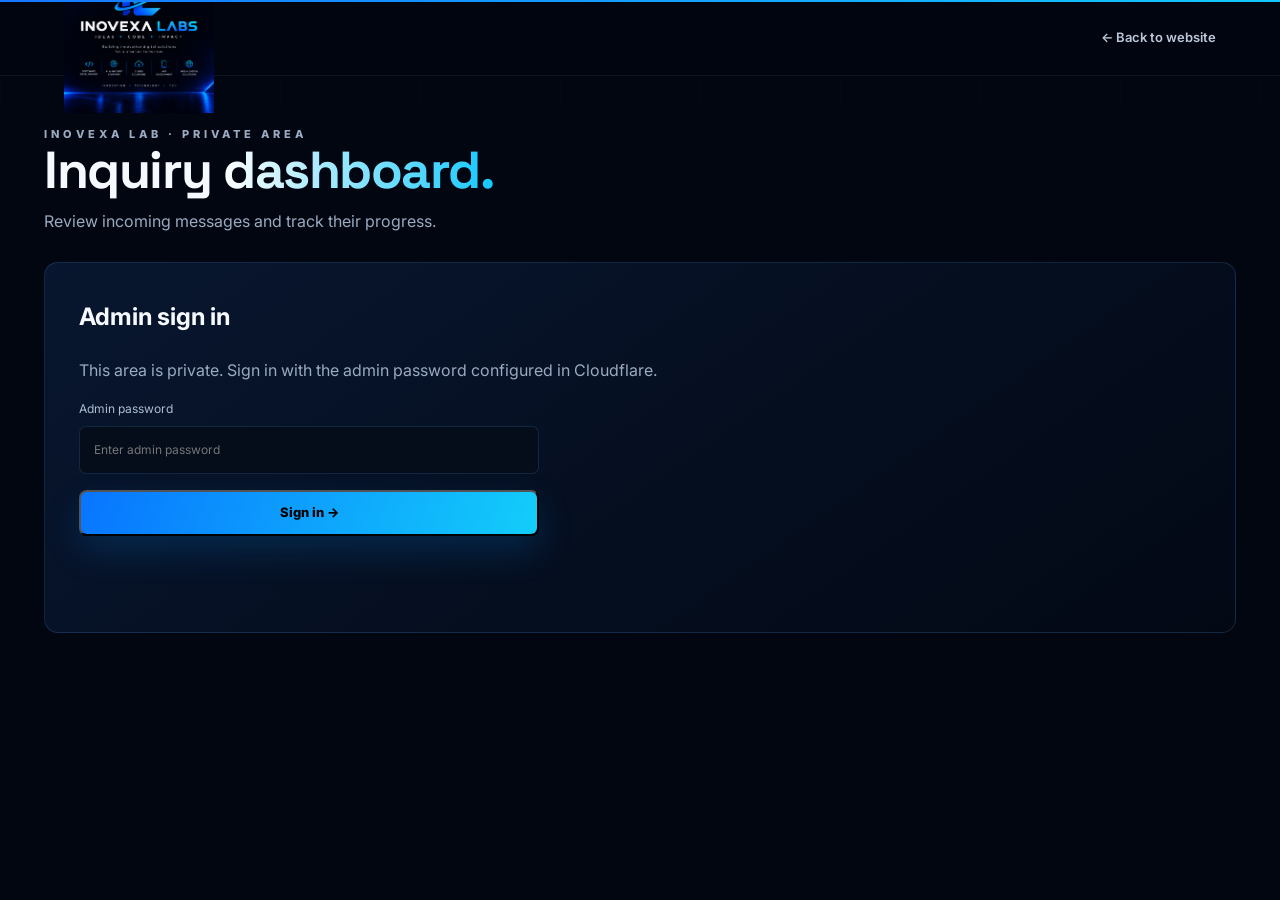
==== admin.html @ 59b930f6 "Add files via upload" ====
<!doctype html>
<html lang="en">
<head>
  <meta charset="utf-8"><meta name="viewport" content="width=device-width,initial-scale=1">
  <meta name="robots" content="noindex,nofollow"><meta name="theme-color" content="#020611">
  <title>Inquiries Admin | Inovexa Lab</title>
  <link rel="icon" href="brand.png"><link rel="stylesheet" href="styles.css">
  <style>
    .admin-shell{max-width:1240px;margin:0 auto;padding:115px 24px 70px}.admin-top{display:flex;justify-content:space-between;align-items:center;gap:20px;flex-wrap:wrap;margin-bottom:28px}.admin-top h1{font:700 clamp(32px,5vw,52px)/1.05 'Space Grotesk',sans-serif;margin:0;letter-spacing:-1.5px}.admin-top p{color:#9aaac0;margin:10px 0 0}.admin-panel{background:linear-gradient(145deg,rgba(9,26,52,.86),rgba(3,9,21,.92));border:1px solid var(--line);border-radius:14px;padding:clamp(20px,4vw,34px);margin-bottom:22px}.admin-form{max-width:460px;display:grid;gap:16px}.admin-form label{display:grid;gap:7px;font-size:12px;color:#aebed1}.admin-form input,.admin-toolbar select{width:100%;background:#050d1b;border:1px solid var(--line);border-radius:7px;color:#fff;padding:13px 14px}.admin-error{color:#ff9eaa;font-size:13px;min-height:20px}.admin-success{color:#67e8b4;font-size:13px}.stats{display:grid;grid-template-columns:repeat(4,1fr);gap:12px;margin-bottom:22px}.stat{padding:20px;border:1px solid var(--line);background:#061226;border-radius:10px}.stat span{display:block;color:#8da1ba;font-size:11px;letter-spacing:1px}.stat strong{display:block;font:700 30px 'Space Grotesk',sans-serif;margin-top:8px}.admin-toolbar{display:flex;align-items:center;justify-content:space-between;gap:12px;flex-wrap:wrap;margin-bottom:16px}.admin-toolbar select{width:auto;min-width:170px}.inquiry-list{display:grid;gap:12px}.inquiry{border:1px solid var(--line);border-radius:10px;padding:20px;background:rgba(3,10,23,.65)}.inquiry-head{display:flex;justify-content:space-between;gap:14px;align-items:flex-start;flex-wrap:wrap}.inquiry h3{margin:0 0 5px;font-size:17px;overflow-wrap:anywhere}.inquiry-meta{font-size:12px;color:#8fa1b8;overflow-wrap:anywhere}.inquiry-message{color:#c1ccdc;white-space:pre-wrap;overflow-wrap:anywhere;margin:18px 0}.inquiry-actions{display:flex;align-items:center;gap:9px;flex-wrap:wrap}.inquiry-actions select{background:#050d1b;border:1px solid var(--line);border-radius:6px;color:#fff;padding:9px}.btn-small{padding:8px 12px;min-height:36px;font-size:11px;cursor:pointer;border:1px solid var(--line);background:#0a1a31;color:#fff;border-radius:6px}.btn-danger{border-color:rgba(255,100,120,.35);color:#ffb1bb}.status-pill{font-size:10px;letter-spacing:1px;text-transform:uppercase;padding:5px 9px;border:1px solid var(--line);border-radius:999px;color:#8ce8ff}.empty-state{text-align:center;color:#8fa1b8;padding:45px 15px}.admin-foot{color:#6e829b;font-size:11px;margin-top:20px}.hidden{display:none!important}@media(max-width:700px){.stats{grid-template-columns:repeat(2,1fr)}.admin-shell{padding:100px 16px 45px}.inquiry{padding:15px}}
  </style>
</head>
<body>
  <div class="progress" style="width:100%"></div>
  <header class="site-header"><a class="logo-link" href="index.html" aria-label="Inovexa Lab home"><img src="brand.png" alt="Inovexa Lab"></a><nav class="site-nav" style="display:flex"><a href="index.html">← Back to website</a></nav></header>
  <main class="admin-shell">
    <div class="admin-top"><div><p class="kicker">INOVEXA LAB · PRIVATE AREA</p><h1>Inquiry <span style="background:linear-gradient(90deg,#fff,var(--cyan));-webkit-background-clip:text;background-clip:text;color:transparent">dashboard.</span></h1><p>Review incoming messages and track their progress.</p></div><button id="logoutBtn" class="btn btn-ghost hidden" type="button">Sign out</button></div>
    <section id="loginPanel" class="admin-panel"><h2 style="margin-top:0">Admin sign in</h2><p style="color:#9aaac0">This area is private. Sign in with the admin password configured in Cloudflare.</p><form id="loginForm" class="admin-form"><label>Admin password<input id="password" type="password" autocomplete="current-password" required maxlength="500" placeholder="Enter admin password"></label><button class="btn btn-primary" type="submit">Sign in →</button><p id="loginError" class="admin-error" aria-live="polite"></p></form></section>
    <section id="dashboard" class="hidden">
      <div class="stats"><div class="stat"><span>ALL INQUIRIES</span><strong id="totalCount">0</strong></div><div class="stat"><span>NEW</span><strong id="newCount">0</strong></div><div class="stat"><span>IN PROGRESS</span><strong id="progressCount">0</strong></div><div class="stat"><span>RESOLVED</span><strong id="resolvedCount">0</strong></div></div>
      <div class="admin-panel"><div class="admin-toolbar"><h2 style="margin:0">Messages</h2><div style="display:flex;gap:10px;flex-wrap:wrap"><select id="statusFilter" aria-label="Filter inquiries"><option value="all">All statuses</option><option value="new">New</option><option value="in_progress">In progress</option><option value="resolved">Resolved</option></select><button id="refreshBtn" class="btn-small" type="button">↻ Refresh</button></div></div><p id="loadError" class="admin-error" aria-live="polite"></p><div id="inquiryList" class="inquiry-list"><div class="empty-state">Loading inquiries…</div></div><p class="admin-foot">For privacy, sign out when you finish. Messages are visible only to authenticated admins.</p></div>
    </section>
  </main>
<script>
const $=s=>document.querySelector(s);const loginPanel=$('#loginPanel'),dashboard=$('#dashboard'),loginError=$('#loginError'),loadError=$('#loadError');
async function api(url,options={}){const res=await fetch(url,{credentials:'same-origin',headers:{'Content-Type':'application/json',...(options.headers||{})},...options});let data={};try{data=await res.json()}catch{}if(!res.ok)throw new Error(data.error||'Something went wrong.');return data}
function esc(s){return String(s??'').replace(/[&<>"']/g,c=>({'&':'&amp;','<':'&lt;','>':'&gt;','"':'&quot;',"'":'&#39;'}[c]))}
function showDashboard(){loginPanel.classList.add('hidden');dashboard.classList.remove('hidden');$('#logoutBtn').classList.remove('hidden');loadInquiries()}
async function loadInquiries(){loadError.textContent='';$('#inquiryList').innerHTML='<div class="empty-state">Loading inquiries…</div>';try{const filter=$('#statusFilter').value;const data=await api('/api/admin/inquiries'+(filter==='all'?'':'?status='+encodeURIComponent(filter)));const c=data.counts||{};$('#totalCount').textContent=c.total||0;$('#newCount').textContent=c.new_count||0;$('#progressCount').textContent=c.progress_count||0;$('#resolvedCount').textContent=c.resolved_count||0;const items=data.inquiries||[];if(!items.length){$('#inquiryList').innerHTML='<div class="empty-state">No inquiries here yet.</div>';return}$('#inquiryList').innerHTML=items.map(item=>`<article class="inquiry" data-id="${Number(item.id)}"><div class="inquiry-head"><div><h3>${esc(item.subject)}</h3><div class="inquiry-meta">From <strong>${esc(item.name)}</strong> · <a href="mailto:${encodeURIComponent(item.email)}">${esc(item.email)}</a></div><div class="inquiry-meta">${esc(new Date(item.created_at).toLocaleString())}</div></div><span class="status-pill">${esc(item.status.replace('_',' '))}</span></div><p class="inquiry-message">${esc(item.message)}</p><div class="inquiry-actions"><label class="inquiry-meta">Status <select class="status-select" aria-label="Update status"><option value="new" ${item.status==='new'?'selected':''}>New</option><option value="in_progress" ${item.status==='in_progress'?'selected':''}>In progress</option><option value="resolved" ${item.status==='resolved'?'selected':''}>Resolved</option></select></label><button class="btn-small update-btn" type="button">Save status</button><button class="btn-small btn-danger delete-btn" type="button">Delete</button></div></article>`).join('');document.querySelectorAll('.update-btn').forEach(b=>b.addEventListener('click',async()=>{const card=b.closest('.inquiry');try{await api('/api/admin/inquiries',{method:'PATCH',body:JSON.stringify({id:Number(card.dataset.id),status:card.querySelector('select').value})});await loadInquiries()}catch(e){loadError.textContent=e.message}}));document.querySelectorAll('.delete-btn').forEach(b=>b.addEventListener('click',async()=>{const card=b.closest('.inquiry');if(!confirm('Delete this inquiry permanently?'))return;try{await api('/api/admin/inquiries',{method:'DELETE',body:JSON.stringify({id:Number(card.dataset.id)})});await loadInquiries()}catch(e){loadError.textContent=e.message}}))}catch(e){if(e.message==='Please sign in.'){dashboard.classList.add('hidden');loginPanel.classList.remove('hidden');$('#logoutBtn').classList.add('hidden')}else loadError.textContent=e.message;$('#inquiryList').innerHTML='<div class="empty-state">Could not load inquiries. Check your setup and try again.</div>'}}
$('#loginForm').addEventListener('submit',async e=>{e.preventDefault();loginError.textContent='Signing in…';try{await api('/api/admin/login',{method:'POST',body:JSON.stringify({password:$('#password').value})});$('#password').value='';loginError.textContent='';showDashboard()}catch(err){loginError.textContent=err.message}});
$('#logoutBtn').addEventListener('click',async()=>{try{await api('/api/admin/logout',{method:'POST',body:'{}'})}finally{dashboard.classList.add('hidden');loginPanel.classList.remove('hidden');$('#logoutBtn').classList.add('hidden')}});$('#refreshBtn').addEventListener('click',loadInquiries);$('#statusFilter').addEventListener('change',loadInquiries);
(async()=>{try{await api('/api/admin/inquiries');showDashboard()}catch(e){loginPanel.classList.remove('hidden')}})();
</script>
</body></html>
---- styles.css ----
@import url('https://fonts.googleapis.com/css2?family=Inter:wght@400;500;600;700;800&family=Space+Grotesk:wght@500;600;700&display=swap');
:root{--bg:#020611;--panel:#071327;--panel2:#0a1a31;--text:#f6f9ff;--muted:#9aaac0;--cyan:#12c8ff;--blue:#1677ff;--line:rgba(91,173,255,.16);--max:1240px}
*{box-sizing:border-box}html{scroll-behavior:smooth}body{margin:0;background:var(--bg);color:var(--text);font-family:Inter,system-ui,sans-serif;line-height:1.65;overflow-x:hidden}
body:before{content:"";position:fixed;inset:0;pointer-events:none;background:linear-gradient(rgba(255,255,255,.012) 1px,transparent 1px),linear-gradient(90deg,rgba(255,255,255,.012) 1px,transparent 1px);background-size:70px 70px;mask-image:linear-gradient(to bottom,#000,transparent 70%);z-index:-1}
a{color:inherit;text-decoration:none}button,input,textarea{font:inherit}.progress{position:fixed;top:0;left:0;height:2px;width:0;background:linear-gradient(90deg,var(--blue),var(--cyan));z-index:100}
.site-header{height:76px;position:fixed;top:0;left:0;right:0;z-index:50;display:flex;align-items:center;justify-content:space-between;padding:0 max(5vw,24px);background:rgba(2,6,17,.72);backdrop-filter:blur(18px);border-bottom:1px solid rgba(255,255,255,.06)}
.logo-link img{width:150px;height:auto;display:block}.site-nav{display:flex;align-items:center;gap:28px;font-size:13px;font-weight:600;color:#bdc9da}.site-nav a{transition:.2s}.site-nav a:hover{color:#fff}.nav-button{border:1px solid rgba(18,200,255,.55);border-radius:999px;padding:8px 17px;color:#fff!important}.menu-btn{display:none;background:none;border:0;color:#fff;font-size:25px}
.hero{min-height:100svh;max-width:1440px;margin:auto;padding:145px 7vw 80px;position:relative;display:grid;grid-template-columns:1.08fr .92fr;align-items:center;gap:30px;overflow:hidden}.hero:after{content:"";position:absolute;width:600px;height:600px;right:-250px;top:100px;background:rgba(0,139,255,.13);filter:blur(110px);border-radius:50%;z-index:-1}.hero-grid{position:absolute;inset:0;background:linear-gradient(135deg,rgba(20,88,190,.08),transparent 45%),linear-gradient(315deg,rgba(0,202,255,.05),transparent 40%);z-index:-2}
.kicker{font-size:11px;letter-spacing:4px;color:var(--cyan);font-weight:800;margin:0 0 17px}.hero h1{font-family:"Space Grotesk",sans-serif;font-size:clamp(48px,7.2vw,88px);line-height:.99;letter-spacing:-3px;margin:0;max-width:850px}.hero h1 span,h2 span{background:linear-gradient(90deg,#fff,var(--cyan));-webkit-background-clip:text;background-clip:text;color:transparent}.hero-text{max-width:700px;color:#a9b7ca;font-size:18px;margin:26px 0 31px}.hero-actions{display:flex;align-items:center;gap:12px;flex-wrap:wrap}.btn{display:inline-flex;align-items:center;justify-content:center;gap:12px;min-height:46px;padding:0 19px;border-radius:8px;font-size:13px;font-weight:800;transition:transform .2s,box-shadow .2s,border-color .2s}.btn:hover{transform:translateY(-2px)}.btn-primary{background:linear-gradient(110deg,#0875ff,#13cdfa);box-shadow:0 15px 35px rgba(0,142,255,.18)}.btn-ghost{border:1px solid var(--line);background:rgba(7,21,40,.55)}.text-link{font-size:13px;color:#b9c7d9;padding:12px}.hero-visual{height:540px;position:relative;display:grid;place-items:center}.core{width:310px;height:310px;border-radius:50%;display:grid;place-items:center;background:radial-gradient(circle,rgba(20,191,255,.16),rgba(4,15,35,.3) 58%,transparent 70%);box-shadow:0 0 90px rgba(0,157,255,.15);border:1px solid rgba(31,193,255,.17)}.core img{width:250px;border-radius:12px}.orbit{position:absolute;border:1px solid rgba(18,200,255,.28);border-radius:50%;transform:rotate(-20deg)}.orbit-one{width:450px;height:180px}.orbit-two{width:180px;height:450px;transform:rotate(42deg);border-color:rgba(39,118,255,.24)}.signal{position:absolute;border:1px solid rgba(18,200,255,.3);background:rgba(3,12,27,.8);backdrop-filter:blur(10px);padding:8px 12px;border-radius:5px;font-size:9px;letter-spacing:3px;color:#b7c8dd}.signal-a{top:17%;left:4%}.signal-b{right:3%;top:28%}.signal-c{bottom:16%;left:18%}.scroll-cue{position:absolute;bottom:28px;left:7vw;color:#64758d;font-size:9px;letter-spacing:3px}.scroll-cue span{color:var(--cyan);padding-left:8px}
.section{max-width:var(--max);margin:auto;padding:120px 28px}.section-heading{max-width:760px;margin-bottom:55px}.section-heading h2{font-family:"Space Grotesk",sans-serif;font-size:clamp(36px,5vw,62px);line-height:1.04;letter-spacing:-2px;margin:0 0 18px}.section-heading>p:last-child{color:var(--muted);max-width:720px}.about{display:grid;grid-template-columns:1fr 1fr;gap:100px;border-top:1px solid var(--line)}.about-copy{padding-top:39px;color:#aab7c8;font-size:17px}.about-copy p{margin:0 0 24px}
.service-grid{display:grid;grid-template-columns:repeat(4,1fr);gap:15px}.service{position:relative;min-height:285px;padding:28px;border:1px solid var(--line);background:linear-gradient(145deg,rgba(9,26,52,.78),rgba(3,9,21,.78));border-radius:12px;overflow:hidden;transition:.3s}.service:before{content:"";position:absolute;inset:0;background:radial-gradient(circle at 10% 0,rgba(18,200,255,.1),transparent 42%);opacity:0;transition:.3s}.service:hover{transform:translateY(-6px);border-color:rgba(18,200,255,.4);box-shadow:0 20px 55px rgba(0,80,170,.14)}.service:hover:before{opacity:1}.num{position:absolute;right:20px;top:20px;color:#38516f;font-size:11px}.service-icon{font-family:"Space Grotesk";font-size:27px;color:var(--cyan);margin-bottom:45px}.service h3{font-size:17px;margin:0 0 10px}.service p{color:#8798af;font-size:13px;margin:0}
.project-placeholder{border:1px dashed rgba(18,200,255,.35);padding:45px;display:grid;grid-template-columns:auto 1fr auto;align-items:center;gap:30px;background:linear-gradient(100deg,rgba(7,28,57,.65),rgba(4,12,26,.8));border-radius:14px}.placeholder-mark{width:62px;height:62px;display:grid;place-items:center;border:1px solid rgba(18,200,255,.4);color:var(--cyan);font-size:30px;border-radius:10px}.small-label{letter-spacing:3px;font-size:9px;color:#64809d}.project-placeholder h3{margin:5px 0;font-size:22px}.project-placeholder p{margin:0;color:#8ea0b7;font-size:13px}
.tech-categories{display:flex;flex-wrap:wrap;gap:10px}.tech-categories span{padding:13px 17px;border:1px solid var(--line);border-radius:999px;color:#aebed1;background:#061226;font-size:12px}
.why{border-top:1px solid var(--line)}.principles{display:grid;grid-template-columns:repeat(3,1fr);gap:1px;background:var(--line);border:1px solid var(--line)}.principle{background:#040b18;padding:30px;min-height:190px}.principle b{font-size:10px;color:var(--cyan);letter-spacing:2px}.principle h3{font-size:20px;margin:15px 0 5px}.principle p{color:#8496ad;font-size:13px;margin:0}
.vision{display:grid;grid-template-columns:1.3fr .7fr;gap:1px;background:var(--line)}.vision-card,.mission-card{padding:50px;background:#061124}.vision-card h2{font-family:"Space Grotesk";font-size:clamp(30px,4vw,48px);line-height:1.12;letter-spacing:-1px;margin:0}.mission-card{background:#07182f;display:flex;flex-direction:column;justify-content:flex-end}.mission-card>p:last-child{font-size:18px;color:#b3c1d3}
.value-list{display:flex;flex-wrap:wrap;gap:0;border-top:1px solid var(--line);border-bottom:1px solid var(--line)}.value-list span{padding:20px 25px;border-right:1px solid var(--line);color:#b9c7d8;font-size:13px}.team-placeholder{padding:70px;border:1px solid var(--line);background:radial-gradient(circle at 80% 30%,rgba(18,200,255,.1),transparent 35%),#061226;border-radius:16px}.team-placeholder h2{font-family:"Space Grotesk";font-size:48px;margin:0 0 12px}.team-placeholder p:last-child{color:#8497af}
.cta{max-width:1440px;margin:0 auto;padding:125px 8%;position:relative;overflow:hidden;border-top:1px solid var(--line);border-bottom:1px solid var(--line);background:linear-gradient(130deg,#061532,#030917)}.cta-glow{position:absolute;width:500px;height:500px;border-radius:50%;right:-100px;top:-220px;background:rgba(0,187,255,.15);filter:blur(100px)}.cta h2{font-family:"Space Grotesk";font-size:clamp(48px,7vw,88px);line-height:.95;letter-spacing:-3px;margin:0 0 22px}.cta>div:last-child>p:not(.kicker){max-width:630px;color:#a3b2c6;margin-bottom:30px}
.contact-grid{display:grid;grid-template-columns:1fr .7fr;gap:70px}.contact-form{display:grid;gap:16px}.contact-form label{display:grid;gap:7px;font-size:11px;color:#9fb0c6;letter-spacing:1px}.contact-form input,.contact-form textarea{width:100%;background:#050d1b;border:1px solid var(--line);border-radius:7px;color:#fff;padding:13px 14px;outline:0;resize:vertical}.contact-form input:focus,.contact-form textarea:focus{border-color:rgba(18,200,255,.6);box-shadow:0 0 0 3px rgba(18,200,255,.06)}.form-note{font-size:12px;color:var(--cyan);min-height:20px}.contact-details{display:grid;align-content:start;gap:0}.contact-details div{padding:20px 0;border-bottom:1px solid var(--line)}.contact-details span{display:block;font-size:9px;letter-spacing:3px;color:#63809f;margin-bottom:7px}.contact-details p,.contact-details a{margin:0;color:#c4d0df;font-size:15px}
.footer{max-width:1440px;margin:auto;padding:45px 7vw;display:grid;grid-template-columns:1fr auto auto;align-items:end;gap:50px;color:#687b94;font-size:11px}.footer img{width:130px}.footer p{margin:7px 0 0}.footer-links{display:flex;gap:22px}.footer-links a:hover{color:#fff}
.reveal{opacity:0;transform:translateY(22px);transition:opacity .7s ease,transform .7s ease}.reveal.visible{opacity:1;transform:none}
@media(max-width:1000px){.hero{grid-template-columns:1fr}.hero-visual{height:430px}.service-grid{grid-template-columns:repeat(2,1fr)}.about,.vision,.contact-grid{grid-template-columns:1fr;gap:35px}.principles{grid-template-columns:repeat(2,1fr)}.footer{grid-template-columns:1fr 1fr}}
@media(max-width:650px){.site-header{height:68px}.logo-link img{width:120px}.menu-btn{display:block}.site-nav{display:none;position:absolute;top:68px;left:0;right:0;padding:20px 24px;flex-direction:column;align-items:flex-start;background:rgba(2,6,17,.96);border-bottom:1px solid var(--line)}.site-nav.open{display:flex}.hero{padding:115px 24px 70px}.hero h1{font-size:50px;letter-spacing:-2px}.hero-text{font-size:16px}.hero-visual{height:340px}.core{width:220px;height:220px}.core img{width:175px}.orbit-one{width:300px;height:130px}.orbit-two{height:300px;width:130px}.section{padding:80px 24px}.section-heading h2{font-size:39px}.service-grid,.principles{grid-template-columns:1fr}.service{min-height:245px}.project-placeholder{grid-template-columns:1fr;padding:30px}.vision{margin-left:24px;margin-right:24px}.vision-card,.mission-card{padding:30px}.team-placeholder{padding:40px 28px}.team-placeholder h2{font-size:37px}.cta{padding:85px 24px}.cta h2{font-size:55px}.footer{grid-template-columns:1fr;padding:35px 24px;gap:25px}.footer-links{flex-wrap:wrap}.value-list span{padding:15px 17px}.scroll-cue{left:24px}}
@media(prefers-reduced-motion:reduce){html{scroll-behavior:auto}.reveal{opacity:1;transform:none;transition:none}.service,.btn{transition:none}}

.btn-whatsapp{border:1px solid rgba(41,210,116,.45);background:rgba(10,67,43,.3);color:#d8ffe9}
.btn-whatsapp:hover{border-color:rgba(41,210,116,.8);box-shadow:0 12px 30px rgba(20,180,100,.12)}
.contact-details a:hover{color:var(--cyan)}

.hidden{display:none!important}
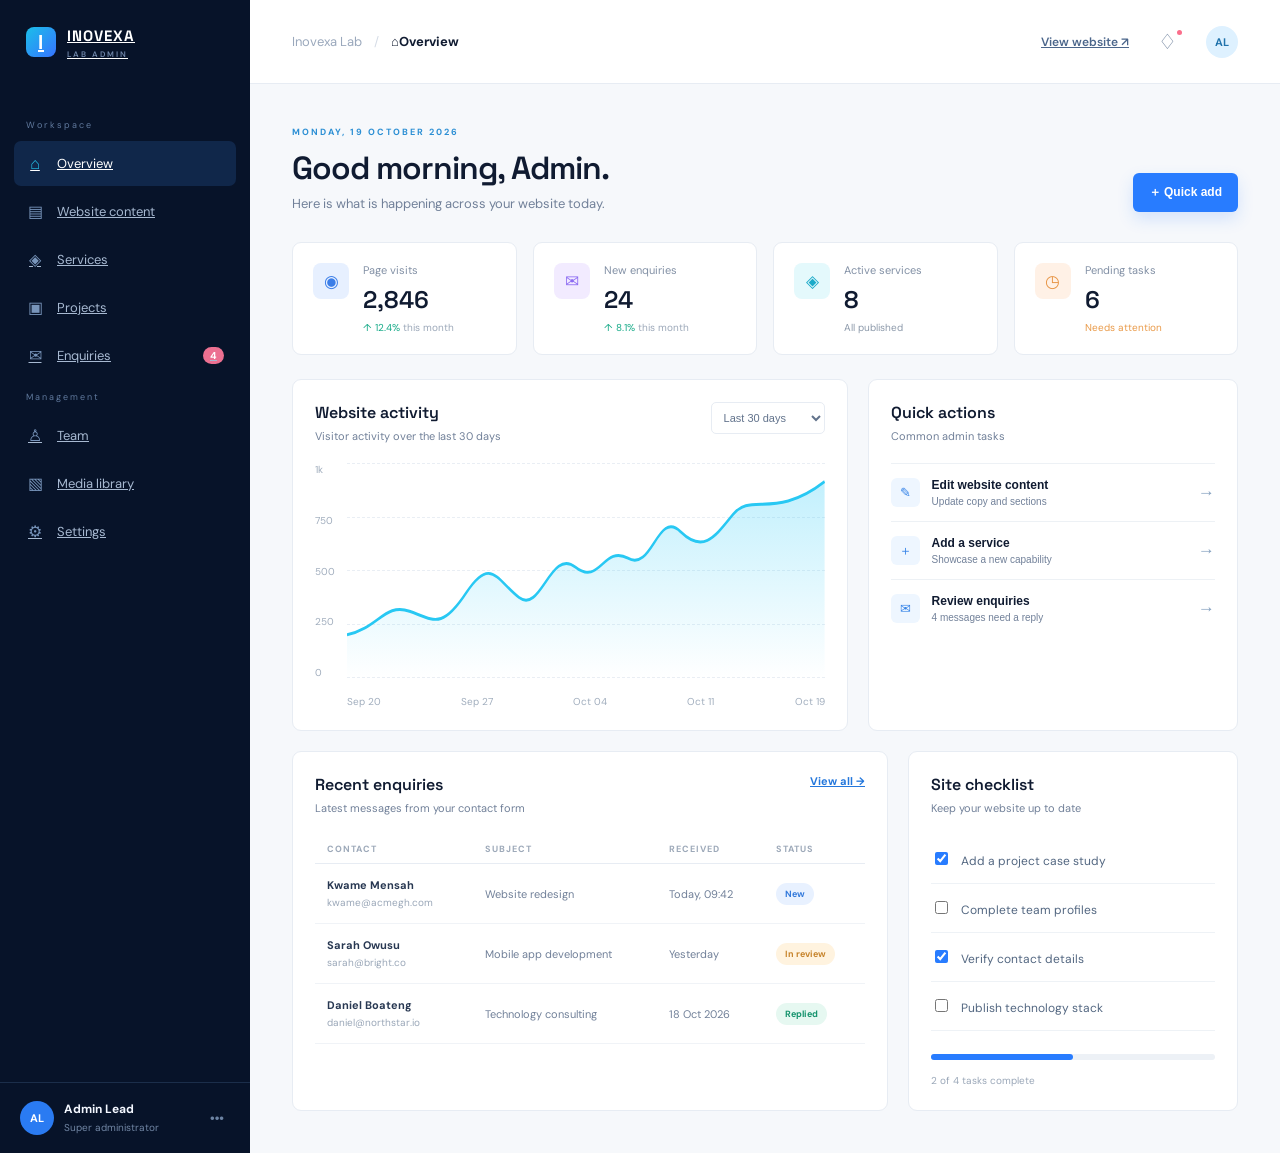
==== commit 361be5b2: "Add files via upload" ====
--- a/admin.html
+++ b/admin.html
@@ -1,33 +1,63 @@
 <!doctype html>
 <html lang="en">
 <head>
-  <meta charset="utf-8"><meta name="viewport" content="width=device-width,initial-scale=1">
-  <meta name="robots" content="noindex,nofollow"><meta name="theme-color" content="#020611">
-  <title>Inquiries Admin | Inovexa Lab</title>
-  <link rel="icon" href="brand.png"><link rel="stylesheet" href="styles.css">
-  <style>
-    .admin-shell{max-width:1240px;margin:0 auto;padding:115px 24px 70px}.admin-top{display:flex;justify-content:space-between;align-items:center;gap:20px;flex-wrap:wrap;margin-bottom:28px}.admin-top h1{font:700 clamp(32px,5vw,52px)/1.05 'Space Grotesk',sans-serif;margin:0;letter-spacing:-1.5px}.admin-top p{color:#9aaac0;margin:10px 0 0}.admin-panel{background:linear-gradient(145deg,rgba(9,26,52,.86),rgba(3,9,21,.92));border:1px solid var(--line);border-radius:14px;padding:clamp(20px,4vw,34px);margin-bottom:22px}.admin-form{max-width:460px;display:grid;gap:16px}.admin-form label{display:grid;gap:7px;font-size:12px;color:#aebed1}.admin-form input,.admin-toolbar select{width:100%;background:#050d1b;border:1px solid var(--line);border-radius:7px;color:#fff;padding:13px 14px}.admin-error{color:#ff9eaa;font-size:13px;min-height:20px}.admin-success{color:#67e8b4;font-size:13px}.stats{display:grid;grid-template-columns:repeat(4,1fr);gap:12px;margin-bottom:22px}.stat{padding:20px;border:1px solid var(--line);background:#061226;border-radius:10px}.stat span{display:block;color:#8da1ba;font-size:11px;letter-spacing:1px}.stat strong{display:block;font:700 30px 'Space Grotesk',sans-serif;margin-top:8px}.admin-toolbar{display:flex;align-items:center;justify-content:space-between;gap:12px;flex-wrap:wrap;margin-bottom:16px}.admin-toolbar select{width:auto;min-width:170px}.inquiry-list{display:grid;gap:12px}.inquiry{border:1px solid var(--line);border-radius:10px;padding:20px;background:rgba(3,10,23,.65)}.inquiry-head{display:flex;justify-content:space-between;gap:14px;align-items:flex-start;flex-wrap:wrap}.inquiry h3{margin:0 0 5px;font-size:17px;overflow-wrap:anywhere}.inquiry-meta{font-size:12px;color:#8fa1b8;overflow-wrap:anywhere}.inquiry-message{color:#c1ccdc;white-space:pre-wrap;overflow-wrap:anywhere;margin:18px 0}.inquiry-actions{display:flex;align-items:center;gap:9px;flex-wrap:wrap}.inquiry-actions select{background:#050d1b;border:1px solid var(--line);border-radius:6px;color:#fff;padding:9px}.btn-small{padding:8px 12px;min-height:36px;font-size:11px;cursor:pointer;border:1px solid var(--line);background:#0a1a31;color:#fff;border-radius:6px}.btn-danger{border-color:rgba(255,100,120,.35);color:#ffb1bb}.status-pill{font-size:10px;letter-spacing:1px;text-transform:uppercase;padding:5px 9px;border:1px solid var(--line);border-radius:999px;color:#8ce8ff}.empty-state{text-align:center;color:#8fa1b8;padding:45px 15px}.admin-foot{color:#6e829b;font-size:11px;margin-top:20px}.hidden{display:none!important}@media(max-width:700px){.stats{grid-template-columns:repeat(2,1fr)}.admin-shell{padding:100px 16px 45px}.inquiry{padding:15px}}
-  </style>
+  <meta charset="utf-8">
+  <meta name="viewport" content="width=device-width, initial-scale=1">
+  <title>Inovexa Lab — Admin Dashboard</title>
+  <link rel="stylesheet" href="admin.css">
+  <link rel="stylesheet" href="admin-modal.css">
 </head>
 <body>
-  <div class="progress" style="width:100%"></div>
-  <header class="site-header"><a class="logo-link" href="index.html" aria-label="Inovexa Lab home"><img src="brand.png" alt="Inovexa Lab"></a><nav class="site-nav" style="display:flex"><a href="index.html">← Back to website</a></nav></header>
-  <main class="admin-shell">
-    <div class="admin-top"><div><p class="kicker">INOVEXA LAB · PRIVATE AREA</p><h1>Inquiry <span style="background:linear-gradient(90deg,#fff,var(--cyan));-webkit-background-clip:text;background-clip:text;color:transparent">dashboard.</span></h1><p>Review incoming messages and track their progress.</p></div><button id="logoutBtn" class="btn btn-ghost hidden" type="button">Sign out</button></div>
-    <section id="loginPanel" class="admin-panel"><h2 style="margin-top:0">Admin sign in</h2><p style="color:#9aaac0">This area is private. Sign in with the admin password configured in Cloudflare.</p><form id="loginForm" class="admin-form"><label>Admin password<input id="password" type="password" autocomplete="current-password" required maxlength="500" placeholder="Enter admin password"></label><button class="btn btn-primary" type="submit">Sign in →</button><p id="loginError" class="admin-error" aria-live="polite"></p></form></section>
-    <section id="dashboard" class="hidden">
-      <div class="stats"><div class="stat"><span>ALL INQUIRIES</span><strong id="totalCount">0</strong></div><div class="stat"><span>NEW</span><strong id="newCount">0</strong></div><div class="stat"><span>IN PROGRESS</span><strong id="progressCount">0</strong></div><div class="stat"><span>RESOLVED</span><strong id="resolvedCount">0</strong></div></div>
-      <div class="admin-panel"><div class="admin-toolbar"><h2 style="margin:0">Messages</h2><div style="display:flex;gap:10px;flex-wrap:wrap"><select id="statusFilter" aria-label="Filter inquiries"><option value="all">All statuses</option><option value="new">New</option><option value="in_progress">In progress</option><option value="resolved">Resolved</option></select><button id="refreshBtn" class="btn-small" type="button">↻ Refresh</button></div></div><p id="loadError" class="admin-error" aria-live="polite"></p><div id="inquiryList" class="inquiry-list"><div class="empty-state">Loading inquiries…</div></div><p class="admin-foot">For privacy, sign out when you finish. Messages are visible only to authenticated admins.</p></div>
-    </section>
-  </main>
-<script>
-const $=s=>document.querySelector(s);const loginPanel=$('#loginPanel'),dashboard=$('#dashboard'),loginError=$('#loginError'),loadError=$('#loadError');
-async function api(url,options={}){const res=await fetch(url,{credentials:'same-origin',headers:{'Content-Type':'application/json',...(options.headers||{})},...options});let data={};try{data=await res.json()}catch{}if(!res.ok)throw new Error(data.error||'Something went wrong.');return data}
-function esc(s){return String(s??'').replace(/[&<>"']/g,c=>({'&':'&amp;','<':'&lt;','>':'&gt;','"':'&quot;',"'":'&#39;'}[c]))}
-function showDashboard(){loginPanel.classList.add('hidden');dashboard.classList.remove('hidden');$('#logoutBtn').classList.remove('hidden');loadInquiries()}
-async function loadInquiries(){loadError.textContent='';$('#inquiryList').innerHTML='<div class="empty-state">Loading inquiries…</div>';try{const filter=$('#statusFilter').value;const data=await api('/api/admin/inquiries'+(filter==='all'?'':'?status='+encodeURIComponent(filter)));const c=data.counts||{};$('#totalCount').textContent=c.total||0;$('#newCount').textContent=c.new_count||0;$('#progressCount').textContent=c.progress_count||0;$('#resolvedCount').textContent=c.resolved_count||0;const items=data.inquiries||[];if(!items.length){$('#inquiryList').innerHTML='<div class="empty-state">No inquiries here yet.</div>';return}$('#inquiryList').innerHTML=items.map(item=>`<article class="inquiry" data-id="${Number(item.id)}"><div class="inquiry-head"><div><h3>${esc(item.subject)}</h3><div class="inquiry-meta">From <strong>${esc(item.name)}</strong> · <a href="mailto:${encodeURIComponent(item.email)}">${esc(item.email)}</a></div><div class="inquiry-meta">${esc(new Date(item.created_at).toLocaleString())}</div></div><span class="status-pill">${esc(item.status.replace('_',' '))}</span></div><p class="inquiry-message">${esc(item.message)}</p><div class="inquiry-actions"><label class="inquiry-meta">Status <select class="status-select" aria-label="Update status"><option value="new" ${item.status==='new'?'selected':''}>New</option><option value="in_progress" ${item.status==='in_progress'?'selected':''}>In progress</option><option value="resolved" ${item.status==='resolved'?'selected':''}>Resolved</option></select></label><button class="btn-small update-btn" type="button">Save status</button><button class="btn-small btn-danger delete-btn" type="button">Delete</button></div></article>`).join('');document.querySelectorAll('.update-btn').forEach(b=>b.addEventListener('click',async()=>{const card=b.closest('.inquiry');try{await api('/api/admin/inquiries',{method:'PATCH',body:JSON.stringify({id:Number(card.dataset.id),status:card.querySelector('select').value})});await loadInquiries()}catch(e){loadError.textContent=e.message}}));document.querySelectorAll('.delete-btn').forEach(b=>b.addEventListener('click',async()=>{const card=b.closest('.inquiry');if(!confirm('Delete this inquiry permanently?'))return;try{await api('/api/admin/inquiries',{method:'DELETE',body:JSON.stringify({id:Number(card.dataset.id)})});await loadInquiries()}catch(e){loadError.textContent=e.message}}))}catch(e){if(e.message==='Please sign in.'){dashboard.classList.add('hidden');loginPanel.classList.remove('hidden');$('#logoutBtn').classList.add('hidden')}else loadError.textContent=e.message;$('#inquiryList').innerHTML='<div class="empty-state">Could not load inquiries. Check your setup and try again.</div>'}}
-$('#loginForm').addEventListener('submit',async e=>{e.preventDefault();loginError.textContent='Signing in…';try{await api('/api/admin/login',{method:'POST',body:JSON.stringify({password:$('#password').value})});$('#password').value='';loginError.textContent='';showDashboard()}catch(err){loginError.textContent=err.message}});
-$('#logoutBtn').addEventListener('click',async()=>{try{await api('/api/admin/logout',{method:'POST',body:'{}'})}finally{dashboard.classList.add('hidden');loginPanel.classList.remove('hidden');$('#logoutBtn').classList.add('hidden')}});$('#refreshBtn').addEventListener('click',loadInquiries);$('#statusFilter').addEventListener('change',loadInquiries);
-(async()=>{try{await api('/api/admin/inquiries');showDashboard()}catch(e){loginPanel.classList.remove('hidden')}})();
-</script>
-</body></html>
+  <div class="app-shell">
+    <aside class="sidebar" id="sidebar">
+      <a class="brand" href="index.html"><span class="brand-mark">I</span><span>INOVEXA <small>LAB ADMIN</small></span></a>
+      <nav class="sidebar-nav" aria-label="Admin navigation">
+        <p class="nav-label">Workspace</p>
+        <a class="nav-item active" href="#overview" data-view="overview"><span>⌂</span>Overview</a>
+        <a class="nav-item" href="#content" data-view="content"><span>▤</span>Website content</a>
+        <a class="nav-item" href="#services" data-view="services"><span>◈</span>Services</a>
+        <a class="nav-item" href="#projects" data-view="projects"><span>▣</span>Projects</a>
+        <a class="nav-item" href="#enquiries" data-view="enquiries"><span>✉</span>Enquiries <b>4</b></a>
+        <p class="nav-label">Management</p>
+        <a class="nav-item" href="#team" data-view="team"><span>♙</span>Team</a>
+        <a class="nav-item" href="#media" data-view="media"><span>▧</span>Media library</a>
+        <a class="nav-item" href="#settings" data-view="settings"><span>⚙</span>Settings</a>
+      </nav>
+      <div class="sidebar-footer"><div class="avatar">AL</div><div><strong>Admin Lead</strong><small>Super administrator</small></div><button aria-label="Account menu">•••</button></div>
+    </aside>
+
+    <main class="main-content">
+      <header class="topbar"><button class="menu-toggle" id="menuToggle" aria-label="Open menu">☰</button><div class="crumb">Inovexa Lab <span>/</span> <strong id="pageName">Overview</strong></div><div class="top-actions"><a href="index.html" target="_blank" class="view-site">View website ↗</a><button class="icon-button" aria-label="Notifications">♢<i></i></button><div class="mini-avatar">AL</div></div></header>
+
+      <div class="page-wrap">
+        <section class="view active" id="overview-view">
+          <div class="page-heading"><div><p class="eyebrow">MONDAY, 19 OCTOBER 2026</p><h1>Good morning, Admin.</h1><p class="subtle">Here is what is happening across your website today.</p></div><button class="primary" data-action="quick-add">＋ Quick add</button></div>
+          <div class="stats-grid"><article class="stat-card"><div class="stat-icon blue">◉</div><div><span>Page visits</span><strong>2,846</strong><small class="up">↑ 12.4% <em>this month</em></small></div></article><article class="stat-card"><div class="stat-icon purple">✉</div><div><span>New enquiries</span><strong>24</strong><small class="up">↑ 8.1% <em>this month</em></small></div></article><article class="stat-card"><div class="stat-icon cyan">◈</div><div><span>Active services</span><strong>8</strong><small class="neutral">All published</small></div></article><article class="stat-card"><div class="stat-icon orange">◷</div><div><span>Pending tasks</span><strong>6</strong><small class="down">Needs attention</small></div></article></div>
+          <div class="dashboard-grid"><article class="panel chart-panel"><div class="panel-heading"><div><h2>Website activity</h2><p>Visitor activity over the last 30 days</p></div><select aria-label="Activity period"><option>Last 30 days</option><option>Last 7 days</option><option>Last 12 months</option></select></div><div class="chart"><div class="y-axis"><span>1k</span><span>750</span><span>500</span><span>250</span><span>0</span></div><div class="chart-area"><div class="grid-lines"><i></i><i></i><i></i><i></i><i></i></div><svg viewBox="0 0 680 220" preserveAspectRatio="none" aria-label="Website activity graph"><defs><linearGradient id="fill" x1="0" x2="0" y1="0" y2="1"><stop offset="0" stop-color="#26c9f7" stop-opacity=".28"/><stop offset="1" stop-color="#26c9f7" stop-opacity="0"/></linearGradient></defs><path d="M0 175 C45 168 54 142 89 151 S135 170 170 132 S214 120 245 137 S290 86 325 106 S365 83 400 97 S442 47 475 70 S525 74 550 52 S610 58 680 19 L680 220 L0 220Z" fill="url(#fill)"/><path d="M0 175 C45 168 54 142 89 151 S135 170 170 132 S214 120 245 137 S290 86 325 106 S365 83 400 97 S442 47 475 70 S525 74 550 52 S610 58 680 19" fill="none" stroke="#28c8f3" stroke-width="3"/></svg><div class="x-axis"><span>Sep 20</span><span>Sep 27</span><span>Oct 04</span><span>Oct 11</span><span>Oct 19</span></div></div></div></article><article class="panel quick-panel"><div class="panel-heading"><div><h2>Quick actions</h2><p>Common admin tasks</p></div></div><button class="quick-action" data-action="edit-content"><span class="qa-icon">✎</span><span><strong>Edit website content</strong><small>Update copy and sections</small></span><b>→</b></button><button class="quick-action" data-action="add-service"><span class="qa-icon">＋</span><span><strong>Add a service</strong><small>Showcase a new capability</small></span><b>→</b></button><button class="quick-action" data-action="view-enquiries"><span class="qa-icon">✉</span><span><strong>Review enquiries</strong><small>4 messages need a reply</small></span><b>→</b></button></article></div>
+          <div class="bottom-grid"><article class="panel"><div class="panel-heading"><div><h2>Recent enquiries</h2><p>Latest messages from your contact form</p></div><a class="panel-link" href="#enquiries">View all →</a></div><div class="table-wrap"><table><thead><tr><th>CONTACT</th><th>SUBJECT</th><th>RECEIVED</th><th>STATUS</th></tr></thead><tbody><tr><td><strong>Kwame Mensah</strong><small>kwame@acmegh.com</small></td><td>Website redesign</td><td>Today, 09:42</td><td><span class="status new">New</span></td></tr><tr><td><strong>Sarah Owusu</strong><small>sarah@bright.co</small></td><td>Mobile app development</td><td>Yesterday</td><td><span class="status progress">In review</span></td></tr><tr><td><strong>Daniel Boateng</strong><small>daniel@northstar.io</small></td><td>Technology consulting</td><td>18 Oct 2026</td><td><span class="status replied">Replied</span></td></tr></tbody></table></div></article><article class="panel checklist"><div class="panel-heading"><div><h2>Site checklist</h2><p>Keep your website up to date</p></div></div><label><input type="checkbox" checked> Add a project case study</label><label><input type="checkbox"> Complete team profiles</label><label><input type="checkbox" checked> Verify contact details</label><label><input type="checkbox"> Publish technology stack</label><div class="progress-bar"><span></span></div><small>2 of 4 tasks complete</small></article></div>
+        </section>
+
+        <section class="view" id="content-view"><div class="page-heading"><div><p class="eyebrow">CONTENT MANAGEMENT</p><h1>Website content</h1><p class="subtle">Manage the words and sections visitors see on your website.</p></div><button class="primary" data-action="save">Save changes</button></div><div class="content-cards"><article class="panel content-row"><span class="content-symbol">⌂</span><div><h2>Homepage hero</h2><p>Main headline, introduction and call-to-action buttons.</p></div><button class="secondary" data-action="edit">Edit section</button></article><article class="panel content-row"><span class="content-symbol">◈</span><div><h2>About and vision</h2><p>Company story, mission, vision and values.</p></div><button class="secondary" data-action="edit">Edit section</button></article><article class="panel content-row"><span class="content-symbol">✉</span><div><h2>Contact details</h2><p>inovexalabsupport@gmail.com · 0539075420</p></div><button class="secondary" data-action="edit">Edit section</button></article></div></section>
+        <section class="view" id="services-view"><div class="page-heading"><div><p class="eyebrow">CATALOGUE</p><h1>Services</h1><p class="subtle">Manage the services displayed on your public website.</p></div><button class="primary" data-action="add-service">＋ Add service</button></div><div class="service-admin-grid"><article class="panel service-admin"><span class="service-no">01</span><h2>Web Development</h2><p>Responsive, modern web experiences designed around users.</p><div><span class="status published">Published</span><button class="text-button" data-action="edit">Edit</button></div></article><article class="panel service-admin"><span class="service-no">02</span><h2>Mobile App Development</h2><p>Mobile experiences that make digital products useful on the go.</p><div><span class="status published">Published</span><button class="text-button" data-action="edit">Edit</button></div></article><article class="panel service-admin"><span class="service-no">03</span><h2>Software Development</h2><p>Purpose-built software for workflows and operational needs.</p><div><span class="status published">Published</span><button class="text-button" data-action="edit">Edit</button></div></article><article class="panel service-admin"><span class="service-no">04</span><h2>IT Solutions</h2><p>Practical technology solutions for confident organizations.</p><div><span class="status published">Published</span><button class="text-button" data-action="edit">Edit</button></div></article></div></section>
+        <section class="view" id="projects-view"><div class="page-heading"><div><p class="eyebrow">PORTFOLIO</p><h1>Projects</h1><p class="subtle">Build your public portfolio with project case studies.</p></div><button class="primary" data-action="add-project">＋ Add project</button></div><div class="empty-state panel"><div>▣</div><h2>No project case studies yet</h2><p>Show visitors what Inovexa Lab can do by adding your first completed project.</p><button class="secondary" data-action="add-project">Create first project</button></div></section>
+        <section class="view" id="enquiries-view"><div class="page-heading"><div><p class="eyebrow">INBOX</p><h1>Enquiries</h1><p class="subtle">Follow up with people who contacted Inovexa Lab.</p></div><button class="secondary" data-action="export">Export list</button></div><article class="panel"><div class="table-wrap"><table><thead><tr><th>CONTACT</th><th>SUBJECT</th><th>MESSAGE</th><th>STATUS</th><th></th></tr></thead><tbody><tr><td><strong>Kwame Mensah</strong><small>kwame@acmegh.com</small></td><td>Website redesign</td><td>Looking to refresh our company website...</td><td><span class="status new">New</span></td><td><button class="text-button" data-action="reply">Open</button></td></tr><tr><td><strong>Sarah Owusu</strong><small>sarah@bright.co</small></td><td>Mobile app development</td><td>We need an app for our customers...</td><td><span class="status progress">In review</span></td><td><button class="text-button" data-action="reply">Open</button></td></tr></tbody></table></div></article></section>
+        <section class="view placeholder-view" id="team-view"><h1>Team</h1><p class="subtle">Team profiles and permissions will be managed here.</p></section><section class="view placeholder-view" id="media-view"><h1>Media library</h1><p class="subtle">Upload and organize brand images, project media and documents.</p></section><section class="view placeholder-view" id="settings-view"><h1>Settings</h1><p class="subtle">Configure website details, notifications and administrator access.</p></section>
+      </div>
+    </main>
+  </div>
+  <div class="modal-backdrop" id="editorModal" hidden><form class="editor-modal" id="editorForm"><div class="modal-head"><div><p class="eyebrow">EDITOR</p><h2 id="editorTitle">Edit content</h2></div><button type="button" class="close-modal" id="closeModal" aria-label="Close">×</button></div><label>Title<input id="editorName" required></label><label>Description<textarea id="editorDescription" rows="4" required></textarea></label><div class="modal-actions"><button type="button" class="secondary" id="cancelModal">Cancel</button><button class="primary" type="submit">Save changes</button></div></form></div>
+  <div class="toast" id="toast" role="status"></div>
+  <script>
+    const views = document.querySelectorAll('.view'); const links = document.querySelectorAll('[data-view]'); const pageName = document.querySelector('#pageName'); const toast = document.querySelector('#toast'); const modal = document.querySelector('#editorModal'); const editorForm = document.querySelector('#editorForm'); const editorName = document.querySelector('#editorName'); const editorDescription = document.querySelector('#editorDescription'); let editingCard = null;
+    function showView(name) { const safeName = name || 'overview'; views.forEach(view => view.classList.toggle('active', view.id === safeName + '-view')); links.forEach(link => link.classList.toggle('active', link.dataset.view === safeName)); const active = document.querySelector(`[data-view="${safeName}"]`); pageName.textContent = active ? active.textContent.trim().replace(/\s+\d+$/, '') : safeName; history.replaceState(null, '', '#' + safeName); document.querySelector('#sidebar').classList.remove('open'); }
+    function notify(message) { toast.textContent = message; toast.classList.add('show'); setTimeout(() => toast.classList.remove('show'), 2600); }
+    links.forEach(link => link.addEventListener('click', event => { event.preventDefault(); showView(link.dataset.view); }));
+    function openEditor(card) { editingCard = card; document.querySelector('#editorTitle').textContent = card.classList.contains('service-admin') ? 'Edit service' : 'Edit website section'; editorName.value = card.querySelector('h2').textContent; editorDescription.value = card.querySelector('p').textContent; modal.hidden = false; editorName.focus(); }
+    function closeEditor() { modal.hidden = true; editingCard = null; }
+    document.querySelectorAll('[data-action]').forEach(button => button.addEventListener('click', () => { const action = button.dataset.action; const card = button.closest('.content-row, .service-admin'); if (action === 'edit' && card) openEditor(card); else if (action === 'edit-content') showView('content'); else if (action === 'view-enquiries' || action === 'reply') showView('enquiries'); else if (action === 'add-service') showView('services'); else notify(action === 'save' ? 'Changes saved successfully.' : action === 'export' ? 'Enquiry list ready to export.' : 'Project creation is ready to set up.'); }));
+    editorForm.addEventListener('submit', event => { event.preventDefault(); if (editingCard) { editingCard.querySelector('h2').textContent = editorName.value; editingCard.querySelector('p').textContent = editorDescription.value; const saved = JSON.parse(localStorage.getItem('inovexa-admin-edits') || '{}'); saved[editorName.value] = editorDescription.value; localStorage.setItem('inovexa-admin-edits', JSON.stringify(saved)); } closeEditor(); notify('Changes saved successfully.'); });
+    document.querySelector('#closeModal').addEventListener('click', closeEditor); document.querySelector('#cancelModal').addEventListener('click', closeEditor); modal.addEventListener('click', event => { if (event.target === modal) closeEditor(); });
+    document.querySelector('#menuToggle').addEventListener('click', () => document.querySelector('#sidebar').classList.toggle('open')); showView(location.hash.slice(1) || 'overview');
+  </script>
+</body>
+</html>
--- a/admin.css
+++ b/admin.css
@@ -0,0 +1,2 @@
+@import url('https://fonts.googleapis.com/css2?family=DM+Sans:wght@400;500;600;700&family=Space+Grotesk:wght@500;600;700&display=swap');
+:root{--ink:#101b31;--muted:#718099;--line:#e7ecf3;--soft:#f6f8fb;--blue:#287cff;--cyan:#1ab9df;--sidebar:#071329}*{box-sizing:border-box}html{scroll-behavior:smooth}body{margin:0;background:#f6f8fb;color:var(--ink);font:14px 'DM Sans',sans-serif}.app-shell{min-height:100vh;display:flex}.sidebar{width:250px;background:var(--sidebar);color:#c6d2e5;display:flex;flex-direction:column;flex:none}.brand{height:84px;display:flex;align-items:center;gap:11px;padding:0 26px;color:white;font:700 15px 'Space Grotesk';letter-spacing:1px}.brand small{display:block;color:#6f86a9;font:600 8px 'DM Sans';letter-spacing:2px;margin-top:4px}.brand-mark{width:30px;height:30px;border-radius:8px;display:grid;place-items:center;background:linear-gradient(135deg,#1bbfe9,#3774ff);font-size:20px}.sidebar-nav{padding:22px 14px}.nav-label{font-size:9px;letter-spacing:2px;color:#60799d;margin:13px 12px 10px}.nav-item{display:flex;align-items:center;gap:13px;padding:12px 12px;border-radius:7px;color:#a7b9d1;margin:3px 0;font-size:13px}.nav-item span{width:18px;text-align:center;color:#7895bb;font-size:16px}.nav-item:hover,.nav-item.active{background:#10274a;color:#fff}.nav-item.active span{color:#25c4ec}.nav-item b{margin-left:auto;background:#ec7091;color:#fff;border-radius:10px;padding:2px 7px;font-size:10px}.sidebar-footer{margin-top:auto;border-top:1px solid #1b2e4a;padding:18px 20px;display:flex;align-items:center;gap:10px}.avatar,.mini-avatar{display:grid;place-items:center;border-radius:50%;font-size:11px;font-weight:700}.avatar{width:34px;height:34px;background:#2a7bf2;color:white}.sidebar-footer strong{display:block;color:#f3f7ff;font-size:12px}.sidebar-footer small{font-size:10px;color:#7186a4}.sidebar-footer button{margin-left:auto;border:0;background:none;color:#6c83a3}.main-content{flex:1;min-width:0}.topbar{height:84px;background:#fff;border-bottom:1px solid var(--line);display:flex;align-items:center;padding:0 42px;justify-content:space-between}.crumb{font-size:13px;color:#9aa8bc}.crumb span{padding:0 9px;color:#d5dce6}.crumb strong{color:var(--ink)}.top-actions{display:flex;align-items:center;gap:23px}.view-site{color:#4b668b;font-size:12px;font-weight:600}.icon-button{position:relative;border:0;background:none;font-size:21px;color:#7789a2}.icon-button i{position:absolute;right:1px;top:1px;width:5px;height:5px;background:#fb6e8b;border-radius:50%}.mini-avatar{width:32px;height:32px;background:#def1ff;color:#2173ac}.menu-toggle{display:none;background:none;border:0;color:var(--ink);font-size:21px}.page-wrap{padding:42px;max-width:1500px}.page-heading{display:flex;align-items:flex-end;justify-content:space-between;gap:20px;margin-bottom:30px}.eyebrow{font-size:9px;letter-spacing:2px;font-weight:700;color:#2c8fd4;margin:0 0 10px}.page-heading h1,.placeholder-view h1{font:600 32px 'Space Grotesk';letter-spacing:-1px;margin:0 0 7px}.subtle{color:var(--muted);margin:0;font-size:13px}.primary,.secondary{border:0;border-radius:6px;padding:11px 16px;font-weight:700;font-size:12px;cursor:pointer}.primary{background:var(--blue);color:white;box-shadow:0 7px 16px #287cff2b}.secondary{background:#fff;border:1px solid var(--line);color:#38547a}.stats-grid{display:grid;grid-template-columns:repeat(4,1fr);gap:16px;margin-bottom:24px}.stat-card,.panel{background:#fff;border:1px solid var(--line);border-radius:9px}.stat-card{display:flex;align-items:flex-start;gap:14px;padding:20px}.stat-icon{width:36px;height:36px;border-radius:8px;display:grid;place-items:center;font-size:17px}.blue{background:#e7f0ff;color:#3b7ee8}.purple{background:#f2ebff;color:#8d6cf2}.cyan{background:#e4f9fc;color:#1cabc9}.orange{background:#fff1e6;color:#e79444}.stat-card span{display:block;color:#8290a5;font-size:11px;margin-bottom:7px}.stat-card strong{display:block;font:600 24px 'Space Grotesk'}.stat-card small{display:block;margin-top:6px;font-size:10px}.stat-card em{color:#9ca8b9;font-style:normal}.up{color:#13a986}.down{color:#e99a49}.neutral{color:#8c99aa}.dashboard-grid{display:grid;grid-template-columns:1.5fr 1fr;gap:20px;margin-bottom:20px}.panel{padding:22px}.panel-heading{display:flex;justify-content:space-between;align-items:flex-start;margin-bottom:20px}.panel h2{font:600 16px 'Space Grotesk';margin:0 0 6px}.panel-heading p{font-size:11px;color:var(--muted);margin:0}.panel-heading select{border:1px solid var(--line);padding:8px;color:#62738c;background:white;border-radius:5px;font-size:11px}.chart{height:245px;display:flex}.y-axis{width:32px;display:flex;flex-direction:column;justify-content:space-between;color:#a0adbd;font-size:10px;padding-bottom:29px}.chart-area{position:relative;flex:1}.grid-lines{position:absolute;inset:0 0 30px;display:flex;flex-direction:column;justify-content:space-between}.grid-lines i{border-top:1px dashed #e9eef4}.chart svg{position:absolute;inset:0 0 29px;width:100%;height:calc(100% - 29px)}.x-axis{position:absolute;bottom:0;left:0;right:0;display:flex;justify-content:space-between;color:#a0adbd;font-size:10px}.quick-panel{padding-bottom:10px}.quick-action{width:100%;display:flex;align-items:center;gap:12px;border:0;border-top:1px solid #edf1f5;background:white;padding:14px 0;text-align:left;cursor:pointer;color:var(--ink)}.quick-action b{margin-left:auto;color:#84a0bf;font-size:17px}.qa-icon{width:29px;height:29px;display:grid;place-items:center;background:#eef6ff;color:#3382e7;border-radius:6px}.quick-action strong,.quick-action small{display:block}.quick-action strong{font-size:12px}.quick-action small{color:var(--muted);font-size:10px;margin-top:4px}.bottom-grid{display:grid;grid-template-columns:1.55fr 1fr;gap:20px}.panel-link,.text-button{color:#2477dc;background:none;border:0;font-size:11px;font-weight:700;cursor:pointer}.table-wrap{overflow:auto}table{width:100%;border-collapse:collapse;text-align:left;font-size:11px;min-width:550px}th{color:#9da9b9;font-size:9px;letter-spacing:1px;font-weight:700;padding:8px 12px;border-bottom:1px solid var(--line)}td{padding:14px 12px;border-bottom:1px solid #f0f3f7;color:#718099}td strong,td small{display:block}td strong{color:#283852;font-size:11px}td small{color:#9aa7b8;font-size:10px;margin-top:4px}.status{display:inline-block;border-radius:20px;padding:5px 9px;font-size:9px;font-weight:700}.new{background:#e8f1ff;color:#3279db}.progress{background:#fff3df;color:#c7842c}.replied,.published{background:#e6f8f1;color:#15936d}.checklist label{display:block;padding:14px 0;border-bottom:1px solid #eef2f6;font-size:12px;color:#536781}.checklist input{accent-color:#287cff;margin-right:10px}.progress-bar{height:6px;background:#edf1f6;border-radius:8px;margin:23px 0 10px}.progress-bar span{display:block;width:50%;height:100%;background:#287cff;border-radius:8px}.checklist>small{color:#9aa7b8;font-size:10px}.view{display:none}.view.active{display:block}.content-cards{display:grid;gap:14px}.content-row{display:flex;align-items:center;gap:16px;padding:20px}.content-row h2{margin:0 0 6px}.content-row p{margin:0;color:var(--muted);font-size:12px}.content-row button{margin-left:auto}.content-symbol{width:42px;height:42px;display:grid;place-items:center;background:#eef6ff;color:#287cff;border-radius:8px;font-size:20px}.service-admin-grid{display:grid;grid-template-columns:repeat(2,1fr);gap:16px}.service-admin{position:relative}.service-admin h2{margin:0 0 10px}.service-admin p{color:var(--muted);font-size:12px;min-height:34px}.service-admin>div{border-top:1px solid var(--line);padding-top:15px;display:flex;align-items:center;justify-content:space-between}.service-no{color:#9fb0c7;font-size:11px}.empty-state{text-align:center;padding:80px 20px}.empty-state>div{font-size:32px;color:#76a6e9}.empty-state h2{margin:18px 0 8px}.empty-state p{color:var(--muted);font-size:12px;margin:0 auto 20px}.placeholder-view{padding:20px 0}.toast{position:fixed;right:30px;bottom:28px;background:#0e2340;color:#fff;padding:13px 18px;border-radius:7px;opacity:0;transform:translateY(12px);transition:.25s;pointer-events:none;font-size:12px}.toast.show{opacity:1;transform:none}@media(max-width:1000px){.sidebar{width:220px}.page-wrap{padding:30px}.stats-grid{grid-template-columns:repeat(2,1fr)}.dashboard-grid,.bottom-grid{grid-template-columns:1fr}}@media(max-width:700px){.sidebar{position:fixed;z-index:5;inset:0 auto 0 0;transform:translateX(-100%);transition:.25s;box-shadow:10px 0 30px #06132955}.sidebar.open{transform:none}.topbar{height:68px;padding:0 20px}.menu-toggle{display:block}.crumb{margin-right:auto;margin-left:15px}.view-site{display:none}.page-wrap{padding:26px 18px}.page-heading{align-items:flex-start;flex-direction:column}.stats-grid,.service-admin-grid{grid-template-columns:1fr}.stat-card{padding:16px}}
--- a/admin-modal.css
+++ b/admin-modal.css
@@ -0,0 +1 @@
+.modal-backdrop{position:fixed;inset:0;background:#07132966;display:grid;place-items:center;padding:20px;z-index:10}.modal-backdrop[hidden]{display:none}.editor-modal{width:min(100%,520px);background:#fff;border-radius:12px;padding:26px;box-shadow:0 24px 70px #07132940}.modal-head{display:flex;justify-content:space-between;align-items:flex-start;margin-bottom:22px}.modal-head h2{font:600 22px 'Space Grotesk';margin:0}.close-modal{border:0;background:none;color:#7c8da4;font-size:25px;cursor:pointer;line-height:1}.editor-modal label{display:grid;gap:8px;color:#52637b;font-size:11px;font-weight:700;margin:14px 0}.editor-modal input,.editor-modal textarea{font:inherit;border:1px solid #e7ecf3;border-radius:6px;padding:11px 12px;color:#101b31;outline:0;resize:vertical}.editor-modal input:focus,.editor-modal textarea:focus{border-color:#287cff;box-shadow:0 0 0 3px #287cff18}.modal-actions{display:flex;justify-content:flex-end;gap:10px;margin-top:22px}
